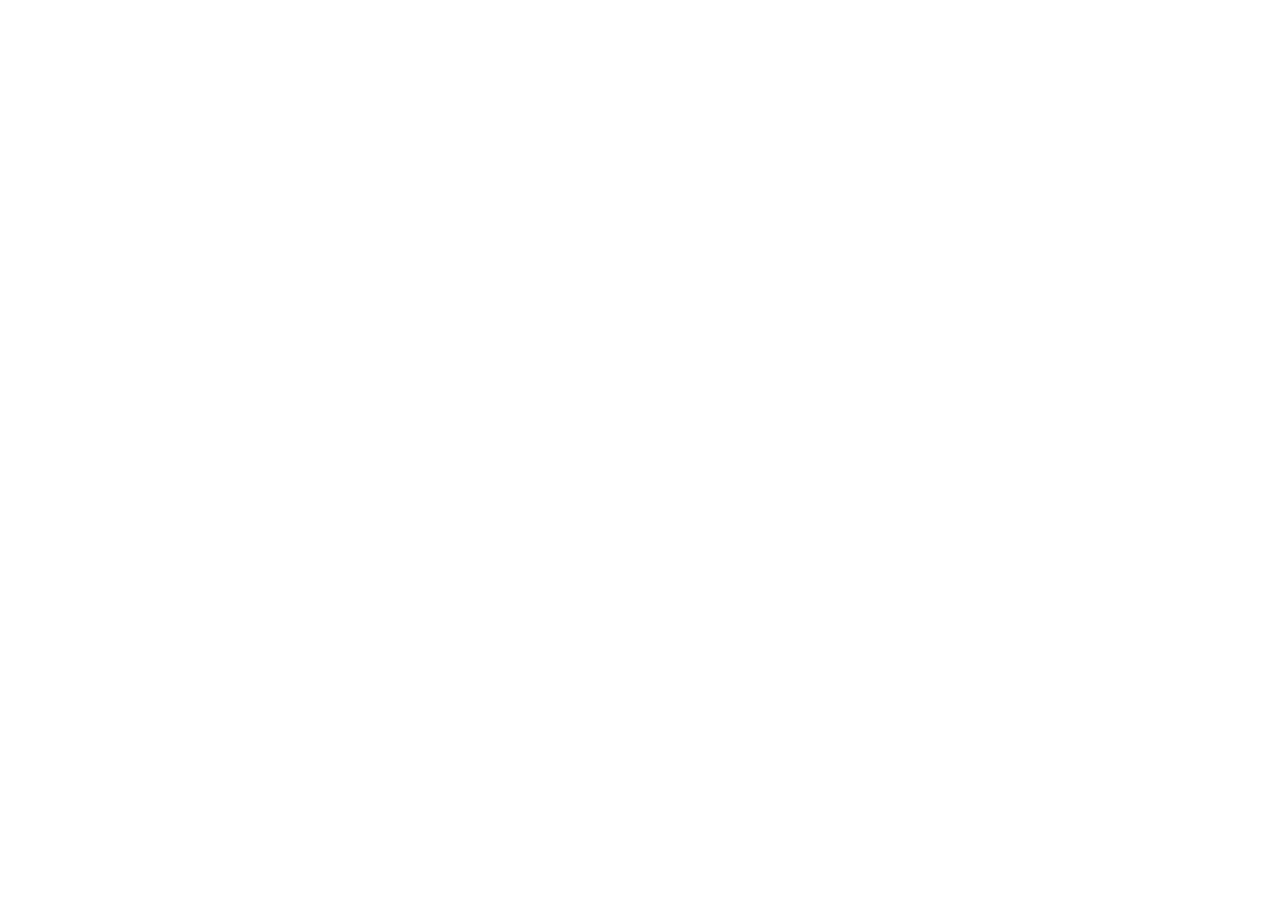
==== home/home.html @ 1749114e "Alpha 2.2.0 - Estrutura inicial da home" ====
<!DOCTYPE html>
<html lang="en">
<head>
    <meta charset="UTF-8">
    <meta name="viewport" content="width=device-width, initial-scale=1.0">
    <link rel="stylesheet" href="../global.css">
    <link rel="stylesheet" href="home.css">
    <title>Home</title>
</head>
<body>
    
</body>
</html>
---- global.css ----
@font-face {
    font-family: 'Lexend';
    src: url('./assets/fonts/Lexend/Lexend-VariableFont_wght.ttf');
}

*{
    padding: 0;
    margin: 0;

    box-sizing: border-box;
}

body{
    min-height: 100vh;
}
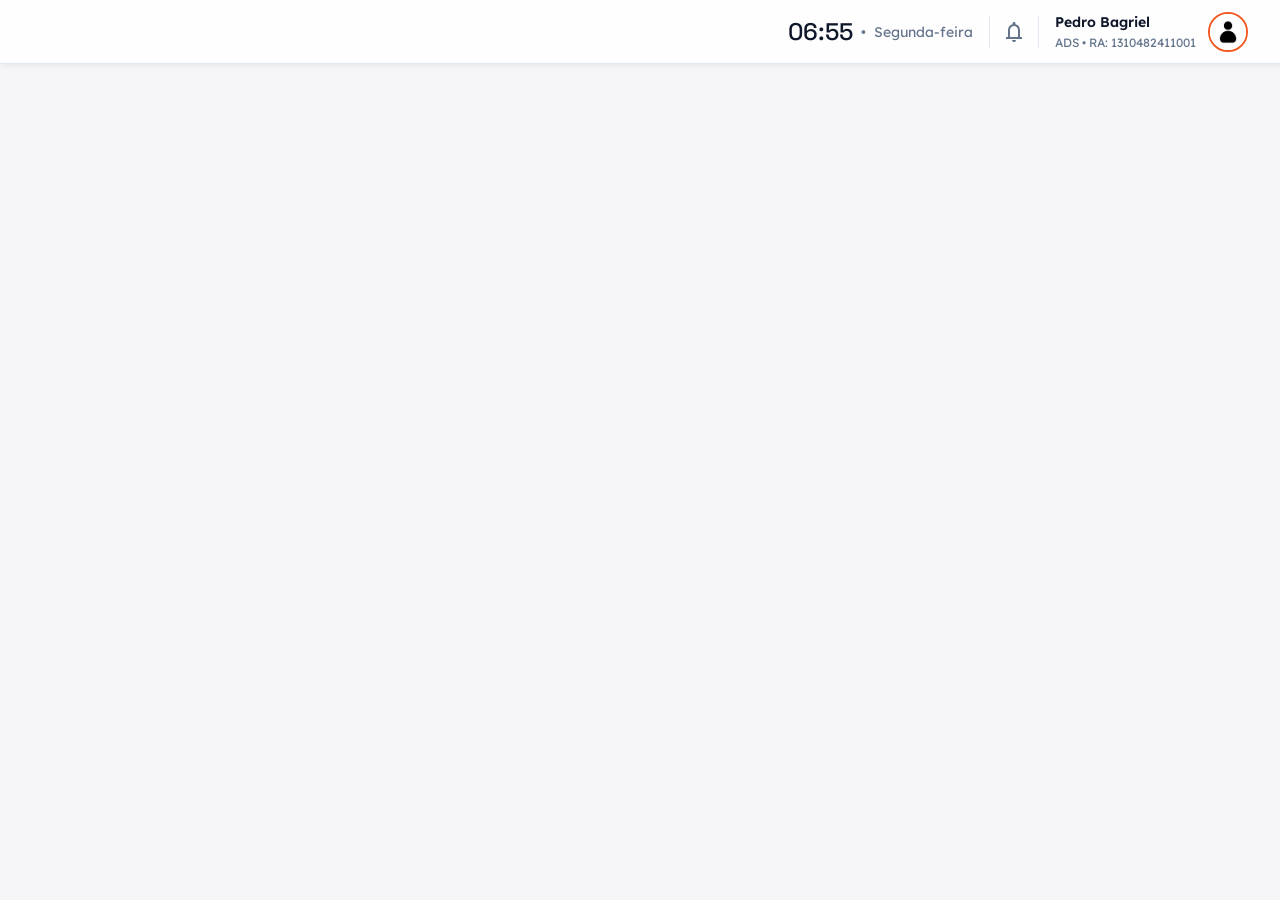
==== commit 7137d5f1: "Alpha 2.3.0 - Implementação do Header na home" ====
--- a/home/home.html
+++ b/home/home.html
@@ -5,9 +5,32 @@
     <meta name="viewport" content="width=device-width, initial-scale=1.0">
     <link rel="stylesheet" href="../global.css">
     <link rel="stylesheet" href="home.css">
-    <title>Home</title>
+    <link rel="shortcut icon" href="../assets/favicon/favicon.ico" type="image/x-icon">
+    <title>SIGA | Home</title>
 </head>
 <body>
-    
+    <div class="header">
+        <div class="content">
+            <div class="dateTime">
+                <span id="datetime">06:55</span>
+                •
+                <span id="weekday">Segunda-feira</span>
+            </div>
+
+            <div class="vDivider"></div>
+
+            <img src="../assets/icons/notification.svg" alt="Notification bell">
+
+            <div class="vDivider"></div>
+
+            <div class="userInfo">
+                <div class="info">
+                    <span id="name">Pedro Bagriel</span>
+                    <span id="additionalInfo">ADS • RA: 1310482411001</span>
+                </div>
+                <img src="../assets/images/userImage.png" alt="User image">
+            </div>
+        </div>
+    </div>
 </body>
 </html>
--- a/global.css
+++ b/global.css
@@ -1,6 +1,11 @@
 @font-face {
     font-family: 'Lexend';
     src: url('./assets/fonts/Lexend/Lexend-VariableFont_wght.ttf');
+}
+
+@font-face {
+    font-family: 'Space-Grotesk';
+    src: url('./assets/fonts/Space-Grotesk/SpaceGrotesk-VariableFont_wght.ttf');
 }
 
 *{
--- a/home/home.css
+++ b/home/home.css
@@ -0,0 +1,89 @@
+body{
+    background: #F6F6F8;
+}
+
+.header{
+    display: flex;
+    width: 100%;
+    height: 64px;
+    padding: 0 32px 0 256px;
+    justify-content: flex-end;
+    align-items: center;
+
+    border-bottom: 1px solid #E2E8F0;
+    background: #FEFEFF;
+
+    box-shadow: -2px -2px 3px 0 #FFF, 2px 2px 6px 0 rgba(0, 0, 0, 0.07);
+
+    .content{
+        display: flex;
+        align-items: center;
+        gap: 16px;
+
+        .vDivider{
+            width: 1px;
+            height: 32px;
+            background: #E2E8F0;
+        }
+
+        .dateTime{
+            display: flex;
+            align-items: center;
+            gap: 8px;
+
+            color: #64748B;
+            font-family: Lexend;
+            font-size: 14px;
+
+            span#datetime{
+                color: #0F172A;
+                font-family: Space-Grotesk;
+                font-size: 24px;
+                font-weight: 500;
+            }
+        }
+
+        img{
+            width: 16px;
+            height: 20px;
+        }
+
+        .userInfo{
+
+            display: flex;
+            align-items: center;
+            gap: 12px;
+
+            .info{
+                display: flex;
+                flex-direction: column;
+                align-items: flex-start;
+                gap: 4px;
+
+                span#name{
+                    color: #0F172A;
+                    text-align: right;
+                    font-family: Lexend;
+                    font-size: 14px;
+                    font-weight: 600;
+                }
+
+                span#additionalInfo{
+                    color: #64748B;
+                    text-align: right;
+                    font-family: Lexend;
+                    font-size: 12px;
+                    font-weight: 400;
+                }
+            }
+
+            img{
+                height: 40px;
+                width: 40px;
+
+                border-radius: 9999px;
+                border: 2px solid #F15A24;
+            }
+        }
+    }
+}
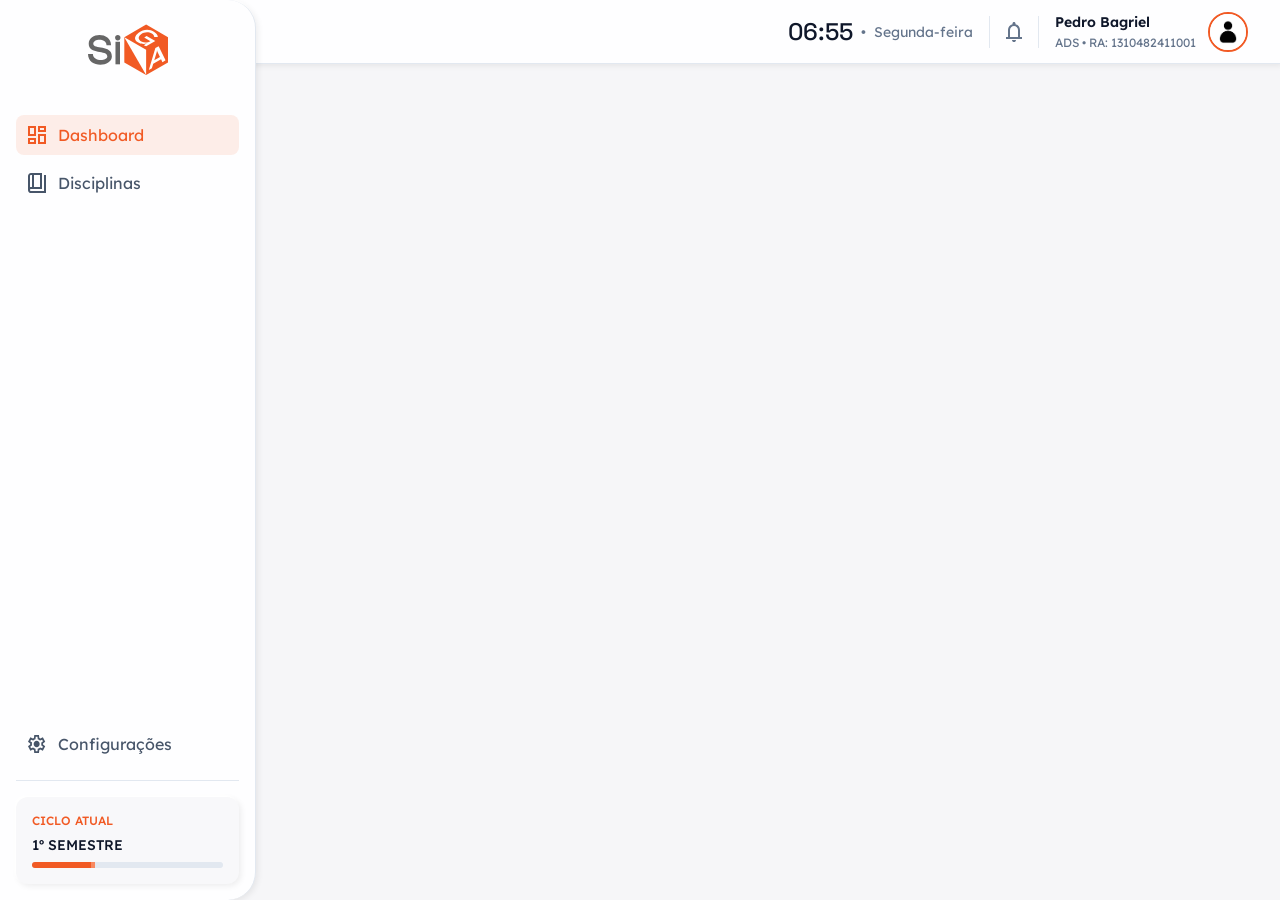
==== commit 73bd3a9d: "Alpha 2.4.0 - Implementação do Menu lateral na home" ====
--- a/home/home.html
+++ b/home/home.html
@@ -32,5 +32,35 @@
             </div>
         </div>
     </div>
+
+    <div class="menu">
+        <img src="../assets/logos/logoSiga color.svg" alt="logo Siga" class="logo">
+        <div class="pages">
+            <div class="top">
+                <span class="page active">
+                    <img src="../assets/icons/elements.svg" alt="Dashboard icon">
+                    Dashboard
+                </span>
+                <a class="page inactive">
+                    <img src="../assets/icons/book1.svg" alt="Classes icon">
+                    Disciplinas
+                </a>
+            </div>
+            <a class="page inactive">
+                <img src="../assets/icons/configuration.svg" alt="Configuration icon">
+                Configurações
+            </a>
+        </div>
+        <div class="hDivider"></div>
+        <div class="progress">
+            CICLO ATUAL
+            <span id="semester">
+                1º Semestre
+            </span>
+            <div class="progressBar">
+                <div id="bar"></div>
+            </div>
+        </div>
+    </div>
 </body>
 </html>
--- a/home/home.css
+++ b/home/home.css
@@ -1,8 +1,15 @@
 body{
     background: #F6F6F8;
+
+    overflow: hidden;
 }
 
 .header{
+    z-index: -1;
+
+    position: absolute;
+    top: 0;
+
     display: flex;
     width: 100%;
     height: 64px;
@@ -86,4 +93,130 @@
             }
         }
     }
+}
+
+.menu{
+    user-select: none;
+
+    display: flex;
+    width: 256px;
+    min-height: 100vh;
+    flex-direction: column;
+    justify-content: space-between;
+    align-items: center;
+
+    padding: 16px 16px;
+
+    border-radius: 0 28px 28px 0;
+    border-right: 1px solid #E2E8F0;
+    background: #FEFEFF;
+
+    box-shadow: -2px -2px 3px 0 #FFF, 2px 2px 6px 0 rgba(0, 0, 0, 0.07);
+
+    img.logo{
+        width: 80px;
+        margin: 8px 0 24px 0;
+    }
+
+    .pages{
+        display: flex;
+        padding-top: 16px;
+        flex-direction: column;
+        justify-content: space-between;
+        flex: 1 0 0;
+
+        align-self: stretch;
+
+        .top{
+            display: flex;
+            flex-direction: column;
+            align-items: flex-start;
+            gap: 8px;
+        }
+
+        .page{
+            width: 100%;
+            display: flex;
+            padding: 10px 12px;
+            align-items: center;
+            gap: 12px;
+            border-radius: 8px;
+
+            color: #475569;
+            font-family: Lexend;
+            font-size: 16px;
+            font-weight: 400;
+
+            text-decoration: none;
+
+            transition: 200ms ease-in-out;
+
+            img{
+                width: 18px;
+            }
+
+        }
+
+        .active{
+            color: #F15A24;
+            background: rgba(241, 90, 36, 0.10);
+        }
+
+        .inactive:hover{
+            background: rgba(226, 232, 240, 0.35);
+
+            cursor: pointer;
+        }
+    }
+
+    .hDivider{
+        height: 1px;
+        background-color: #E2E8F0;
+        width: 100%;
+
+        margin: 16px 0;
+    }
+
+    .progress{
+
+        display: flex;
+        padding: 16px;
+        flex-direction: column;
+        align-items: flex-start;
+        gap: 8px;
+        align-self: stretch;
+
+        border-radius: 12px;
+        background: #F8F8FA;
+
+        box-shadow: -2px -2px 3px 0 #FFF, 2px 2px 6px 0 rgba(0, 0, 0, 0.07);
+
+        color: #F15A24;
+        font-family: Lexend;
+        font-size: 12px;
+        font-weight: 500;
+        text-transform: uppercase;
+
+        span#semester{
+            color: #0F172A;
+            font-size: 14px;
+        }
+
+        .progressBar{
+            height: 6px;
+            align-self: stretch;
+            border-radius: 3px;
+
+            background-color: #E2E8F0;
+            overflow: hidden;
+
+            #bar{
+                height: 6px;
+                width: 33%;
+                background-color: #F15A24;
+
+                border-right: #f78961 solid 4px;
+            }
+        }
+    }
 }
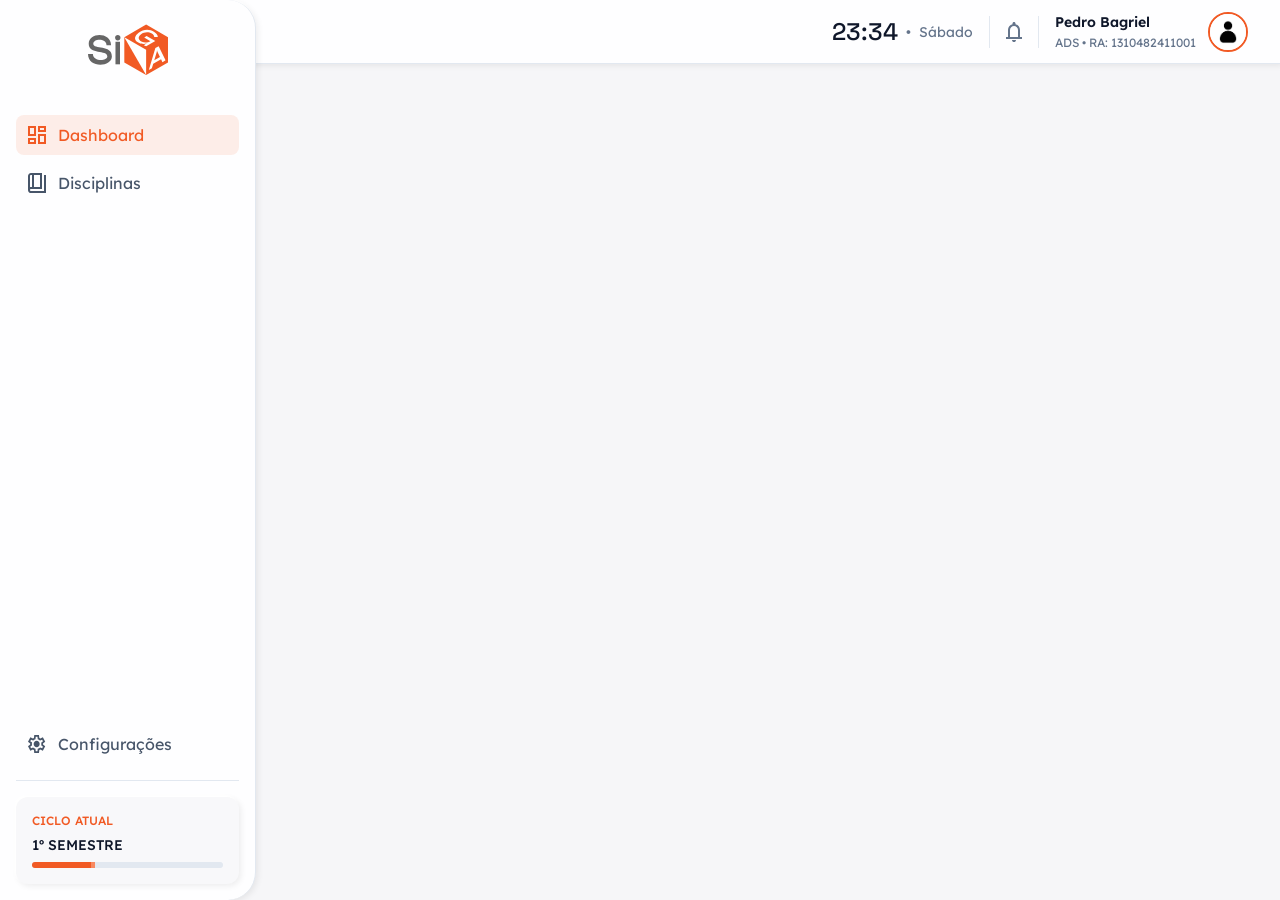
==== commit aaf0b4ef: "Alpha 2.5.0 - Adicionado função de atualizar horário e dia no Header" ====
--- a/home/home.html
+++ b/home/home.html
@@ -12,9 +12,14 @@
     <div class="header">
         <div class="content">
             <div class="dateTime">
-                <span id="datetime">06:55</span>
+                <div class="horario">
+                    <span id="hour"></span>
+                    <span>:</span>
+                    <span id="minutes"></span>
+                </div>
+                
                 •
-                <span id="weekday">Segunda-feira</span>
+                <span id="weekday"></span>
             </div>
 
             <div class="vDivider"></div>
@@ -62,5 +67,6 @@
             </div>
         </div>
     </div>
+    <script src="../date.js"></script>
 </body>
 </html>
--- a/home/home.css
+++ b/home/home.css
@@ -42,11 +42,21 @@
             font-family: Lexend;
             font-size: 14px;
 
-            span#datetime{
+            .horario{
                 color: #0F172A;
                 font-family: Space-Grotesk;
                 font-size: 24px;
                 font-weight: 500;
+
+                display: flex;
+
+                span:nth-child(2){
+                    animation: seg 1s steps(1) infinite;
+                }
+            }
+
+            span#weekday{
+                text-transform: capitalize;
             }
         }
 
@@ -66,6 +76,10 @@
                 flex-direction: column;
                 align-items: flex-start;
                 gap: 4px;
+
+                span{
+                    white-space: nowrap;
+                }
 
                 span#name{
                     color: #0F172A;
@@ -95,6 +109,12 @@
     }
 }
 
+@keyframes seg {
+    0% { opacity: 1; }
+    50% { opacity: 0; }
+    100% { opacity: 1; }
+}
+
 .menu{
     user-select: none;
 
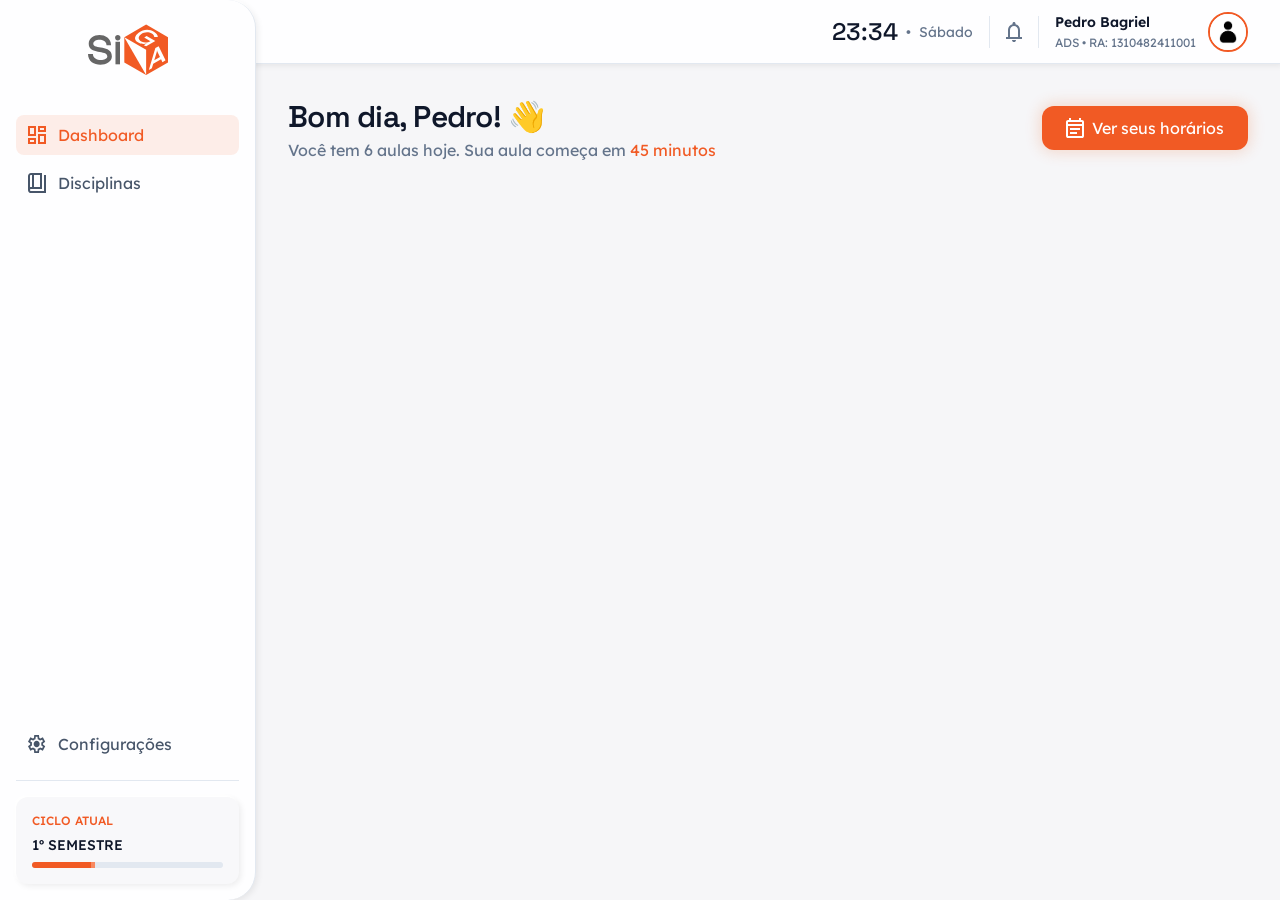
==== commit 11197005: "Alpha 2.6.0 - Home: Conteúdo principal 1" ====
--- a/home/home.html
+++ b/home/home.html
@@ -67,6 +67,19 @@
             </div>
         </div>
     </div>
+
+    <main>
+        <div class="greetings">
+            <div class="greet">
+                <span>Bom dia, Pedro! 👋</span>
+                <span>Você tem 6 aulas hoje. Sua aula começa em <b>45 minutos</b></span>
+            </div>
+            <a href="#" class="schedule">
+                <img src="../assets/icons/schedule.svg" alt="Schedule Icon">
+                Ver seus horários
+            </a>
+        </div>
+    </main>
     <script src="../date.js"></script>
 </body>
 </html>
--- a/home/home.css
+++ b/home/home.css
@@ -1,5 +1,7 @@
 body{
     background: #F6F6F8;
+    display: flex;
+    flex-direction: row;
 
     overflow: hidden;
 }
@@ -239,4 +241,82 @@
             }
         }
     }
+}
+
+main{
+    margin-top: 64px;
+    width: calc(100% - 256px);
+
+    display: flex;
+    flex-direction: column;
+    align-items: flex-start;
+
+    padding: 32px;
+    gap: 32px;
+
+    .greetings{
+        display: flex;
+        height: 64px;
+        justify-content: space-between;
+        align-items: center;
+        flex-shrink: 0;
+        align-self: stretch;
+
+        .greet{
+            display: flex;
+            flex-direction: column;
+            align-items: flex-start;
+            gap: 4px;
+
+            span:nth-child(1){
+                color: #0F172A;
+                font-family: "Space-Grotesk";
+                font-size: 30px;
+                font-weight: 600;
+                letter-spacing: -0.75px;
+            }
+
+            span:nth-child(2){
+                color: #64748B;
+                font-family: Lexend;
+                font-size: 16px;
+                font-weight: 400;
+
+                b{
+                    color: #F15A24;
+                    font-family: Lexend;
+                    font-size: 16px;
+                    font-weight: 400;
+                }
+            }
+        }
+
+        a.schedule{
+            display: flex;
+            padding: 12px 24px;
+            align-items: center;
+            gap: 8px;
+
+            border-radius: 12px;
+            background: #F15A24;
+
+            color: #FFF;
+            font-family: Lexend;
+            font-size: 16px;
+            font-weight: 400;
+
+            box-shadow: 0 0 15px 2px rgba(236, 91, 19, 0.20);
+
+            text-decoration: none;
+            transition: 200ms ease-in-out;
+        }
+
+        a.schedule:hover{
+            background: #f1632f;
+        }
+
+        a.schedule:active{
+             box-shadow: 0 0 25px 3px rgba(236, 91, 19, 0.30);
+        }
+    }
 }
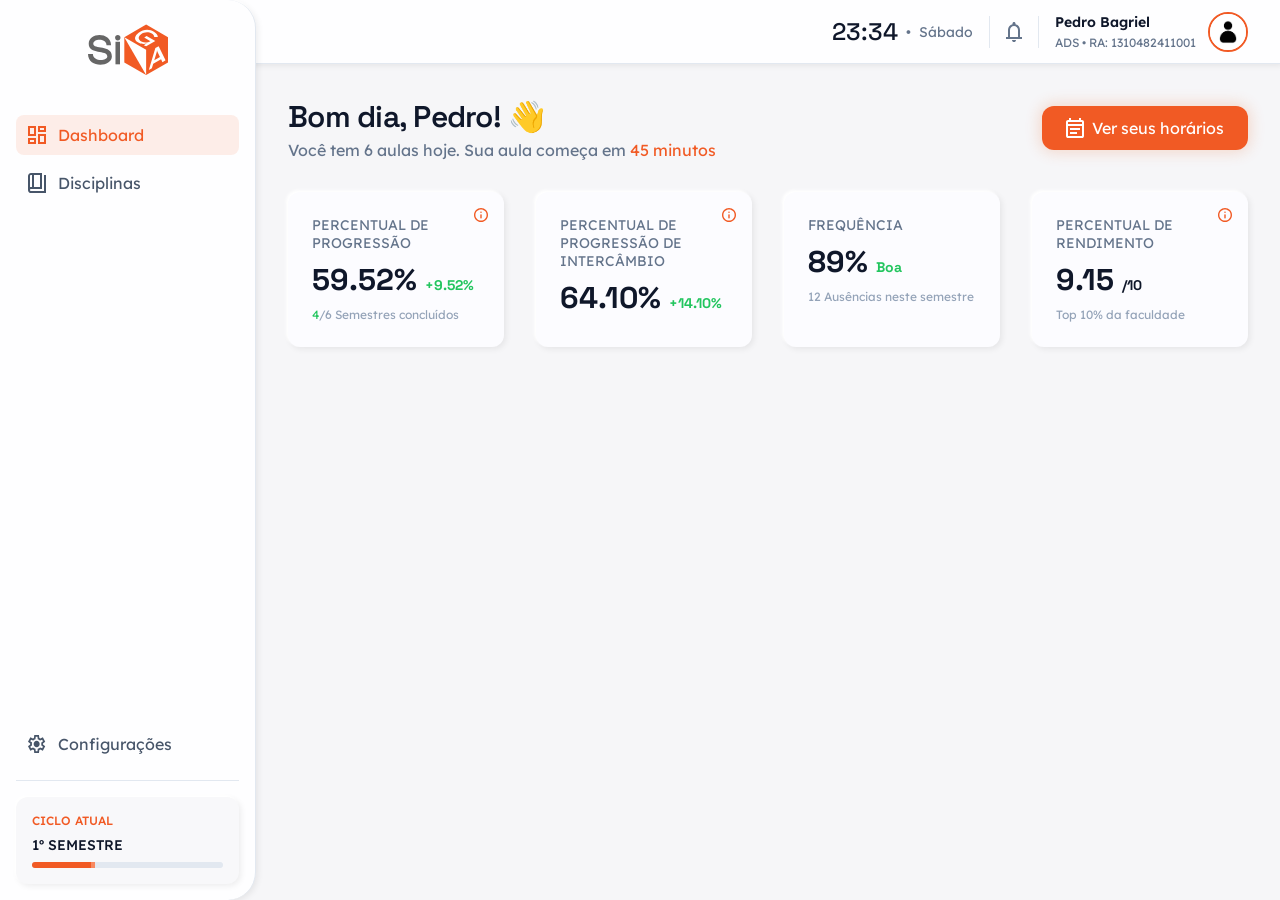
==== commit 0c9d2c21: "Alpha 2.7.0 - Home: Conteúdo principal 2" ====
--- a/home/home.html
+++ b/home/home.html
@@ -79,6 +79,33 @@
                 Ver seus horários
             </a>
         </div>
+        <div class="progress">
+            <div class="data">
+                <span>Percentual de progressão</span>
+                <span>59.52% <b class="green">+9.52%</b></span>
+                <span><b class="green">4</b>/6 Semestres concluídos</span>
+                <img class="information" src="../assets/icons/info.svg" alt="Info Icon">
+            </div>
+
+            <div class="data">
+                <span>Percentual de Progressão de Intercâmbio</span>
+                <span>64.10% <b class="green">+14.10%</b></span>
+                <img class="information" src="../assets/icons/info.svg" alt="Info Icon">
+            </div>
+
+            <div class="data">
+                <span>Frequência</span>
+                <span>89% <b class="green">Boa</b></span>
+                <span>12 Ausências neste semestre</span>
+            </div>
+
+            <div class="data">
+                <span>Percentual de rendimento</span>
+                <span>9.15 <b>/10</b></span>
+                <span>Top 10% da faculdade</span>
+                <img class="information" src="../assets/icons/info.svg" alt="Info Icon">
+            </div>
+        </div>
     </main>
     <script src="../date.js"></script>
 </body>
--- a/home/home.css
+++ b/home/home.css
@@ -319,4 +319,76 @@
              box-shadow: 0 0 25px 3px rgba(236, 91, 19, 0.30);
         }
     }
+
+    .progress{
+        display: flex;
+        justify-content: space-between;
+        align-items: center;
+        flex-shrink: 0;
+        align-self: stretch;
+
+        gap: 32px;
+
+        .data{
+            position: relative;
+
+            width: 100%;
+            display: flex;
+            padding: 24px;
+            flex-direction: column;
+            align-items: flex-start;
+            gap: 8px;
+            align-self: stretch;
+
+            border-radius: 12px;
+            background: #FCFCFF;
+
+            box-shadow: -2px -2px 3px 0 #FFF, 2px 2px 6px 0 rgba(0, 0, 0, 0.07);
+
+            span:nth-child(1){
+                color: #64748B;
+                font-family: Lexend;
+                font-size: 14px;
+                font-weight: 400;
+                text-transform: uppercase;
+            }
+
+            .green{
+                color: #22C55E;
+            }
+
+            span:nth-child(2){
+                color: #0F172A;
+                font-family: "Space-Grotesk";
+                font-size: 30px;
+                font-weight: 700;
+
+                b{
+                    font-size: 14px;
+                }
+            }
+
+            span:nth-child(3){
+                color: #94A3B8;
+                font-family: Lexend;
+                font-size: 12px;
+                font-style: normal;
+                font-weight: 400;
+                line-height: 16px;
+
+                b{
+                    font-weight: 400;
+                }
+            }
+
+            img.information{
+                position: absolute;
+                top: 16px;
+                right: 16px;
+
+                width: 14px;
+                aspect-ratio: 1/1;
+            }
+        }
+    }
 }
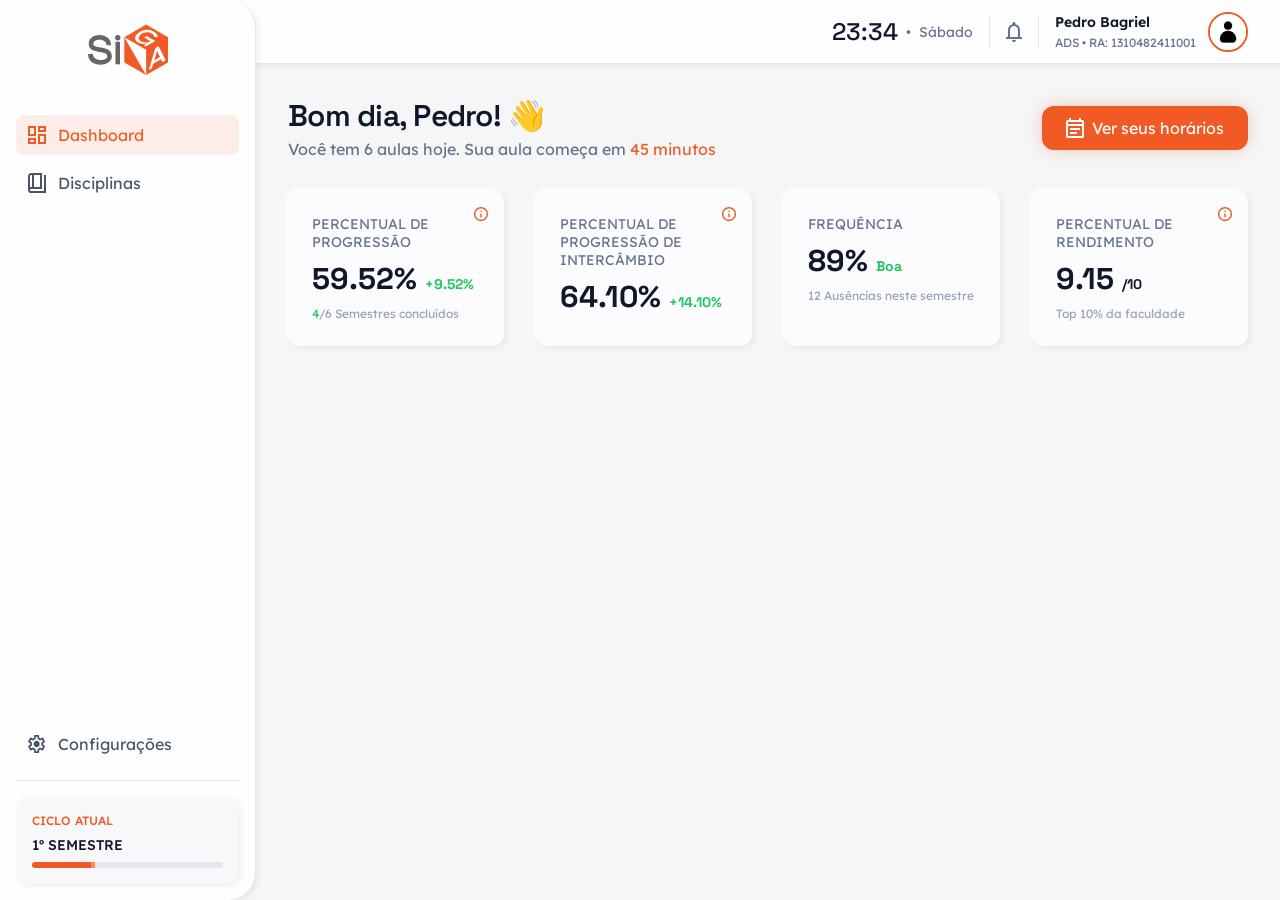
==== commit d5075db1: "Alpha 2.7.1 - Adicionado tooltips" ====
--- a/home/home.html
+++ b/home/home.html
@@ -84,13 +84,17 @@
                 <span>Percentual de progressão</span>
                 <span>59.52% <b class="green">+9.52%</b></span>
                 <span><b class="green">4</b>/6 Semestres concluídos</span>
-                <img class="information" src="../assets/icons/info.svg" alt="Info Icon">
+                <div class="info-container" data-tooltip="Fração da carga horária total concluída, calculada com base nas disciplinas aprovadas">
+                    <img class="information" src="../assets/icons/info.svg" alt="Info Icon">
+                </div>
             </div>
 
             <div class="data">
                 <span>Percentual de Progressão de Intercâmbio</span>
                 <span>64.10% <b class="green">+14.10%</b></span>
-                <img class="information" src="../assets/icons/info.svg" alt="Info Icon">
+                <div class="info-container" data-tooltip="Progresso acadêmico calculado exclusivamente sobre as disciplinas obrigatórias, desconsiderando componentes complementares">
+                    <img class="information" src="../assets/icons/info.svg" alt="Info Icon">
+                </div>
             </div>
 
             <div class="data">
@@ -103,7 +107,9 @@
                 <span>Percentual de rendimento</span>
                 <span>9.15 <b>/10</b></span>
                 <span>Top 10% da faculdade</span>
-                <img class="information" src="../assets/icons/info.svg" alt="Info Icon">
+                <div class="info-container" data-tooltip="Média acumulada de todas as disciplinas, ponderada pela sua carga horária">
+                    <img class="information" src="../assets/icons/info.svg" alt="Info Icon">
+                </div>
             </div>
         </div>
     </main>
--- a/home/home.css
+++ b/home/home.css
@@ -254,9 +254,11 @@
     padding: 32px;
     gap: 32px;
 
+    height: calc(100vh - 64px);
+    overflow-y: auto;
+
     .greetings{
         display: flex;
-        height: 64px;
         justify-content: space-between;
         align-items: center;
         flex-shrink: 0;
@@ -381,14 +383,52 @@
                 }
             }
 
-            img.information{
+            .info-container{
                 position: absolute;
                 top: 16px;
                 right: 16px;
 
-                width: 14px;
-                aspect-ratio: 1/1;
-            }
+                img{
+                    width: 14px;
+                    display: flex;
+                    align-items: center;
+                    justify-content: center;
+
+                    cursor: help;
+                }
+            }
+
+            .info-container::after {
+                content: attr(data-tooltip);
+                
+                position: absolute;
+                bottom: 100%;
+                left: 50%;
+                transform: translateX(-100%) translateY(10px);
+
+                font-family: Lexend;
+                background-color: #F15A24;
+                color: #fff;
+                font-size: 12px;
+
+                padding: 8px 12px;
+                border-radius: 8px;
+                width: 200px;
+                pointer-events: none;
+
+                box-shadow: 0 0 15px 2px rgba(0, 0, 0, 0.10);
+
+            
+                opacity: 0;
+                transition: all 0.3s ease;
+            }
+
+            .info-container:hover::after {
+                opacity: 1;
+                transform: translateX(-100%) translateY(0);
+            }
+
+            
         }
     }
 }
